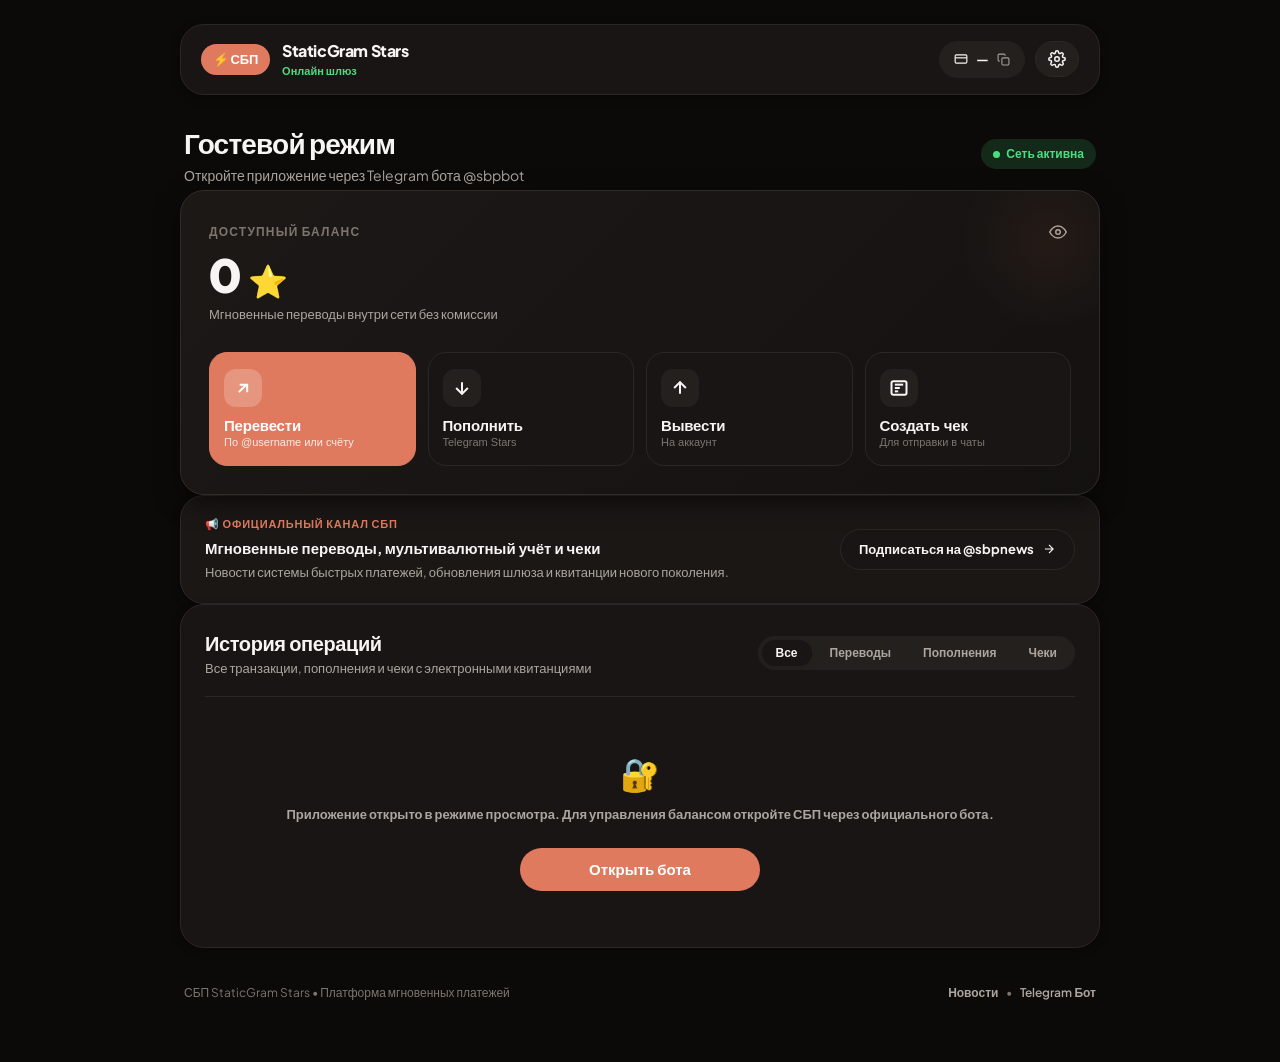
==== docs/index.html @ f6554b44 "Display inline code prominently in Mini App: My Cheques tab, transaction badges, one-tap copy, share" ====
<!DOCTYPE html>
<html lang="ru">
<head>
  <meta charset="UTF-8">
  <meta name="viewport" content="width=device-width, initial-scale=1.0, maximum-scale=1.0, user-scalable=no, viewport-fit=cover">
  <title>СБП • StaticGram Stars</title>
  <link rel="preconnect" href="https://fonts.googleapis.com">
  <link rel="preconnect" href="https://fonts.gstatic.com" crossorigin>
  <link href="https://fonts.googleapis.com/css2?family=Plus+Jakarta+Sans:wght@400;500;600;700;800&family=Outfit:wght@500;600;700;800&display=swap" rel="stylesheet">
  <link rel="stylesheet" href="style.css">
  <script src="https://telegram.org/js/telegram-web-app.js"></script>
</head>
<body>
  <!-- App Container -->
  <div class="app-container">
    
    <!-- Top Navbar -->
    <header class="navbar">
      <div class="nav-brand">
        <div class="brand-badge">⚡️ СБП</div>
        <div class="brand-text">
          <span class="brand-name" data-i18n="brandName">StaticGram Stars</span>
          <span class="brand-status" data-i18n="brandStatus">Онлайн шлюз</span>
        </div>
      </div>

      <div class="nav-actions">
        <!-- Account Pill -->
        <div class="account-pill" id="accountBadge" title="Нажмите, чтобы скопировать номер счёта">
          <svg width="14" height="14" viewBox="0 0 24 24" fill="none" stroke="currentColor" stroke-width="2"><rect x="2" y="5" width="20" height="14" rx="2"/><line x1="2" y1="10" x2="22" y2="10"/></svg>
          <span id="accountNumberDisplay">...</span>
          <svg class="copy-icon" width="13" height="13" viewBox="0 0 24 24" fill="none" stroke="currentColor" stroke-width="2"><rect x="9" y="9" width="13" height="13" rx="2" ry="2"/><path d="M5 15H4a2 2 0 0 1-2-2V4a2 2 0 0 1 2-2h9a2 2 0 0 1 2 2v1"/></svg>
        </div>

        <!-- Settings Gear Button -->
        <button class="nav-icon-btn" id="btnOpenSettings" title="Настройки">
          <svg width="18" height="18" viewBox="0 0 24 24" fill="none" stroke="currentColor" stroke-width="2"><circle cx="12" cy="12" r="3"/><path d="M19.4 15a1.65 1.65 0 0 0 .33 1.82l.06.06a2 2 0 0 1 0 2.83 2 2 0 0 1-2.83 0l-.06-.06a1.65 1.65 0 0 0-1.82-.33 1.65 1.65 0 0 0-1 1.51V21a2 2 0 0 1-2 2 2 2 0 0 1-2-2v-.09A1.65 1.65 0 0 0 9 19.4a1.65 1.65 0 0 0-1.82.33l-.06.06a2 2 0 0 1-2.83 0 2 2 0 0 1 0-2.83l.06-.06a1.65 1.65 0 0 0 .33-1.82 1.65 1.65 0 0 0-1.51-1H3a2 2 0 0 1-2-2 2 2 0 0 1 2-2h.09A1.65 1.65 0 0 0 4.6 9a1.65 1.65 0 0 0-.33-1.82l-.06-.06a2 2 0 0 1 0-2.83 2 2 0 0 1 2.83 0l.06.06a1.65 1.65 0 0 0 1.82.33H9a1.65 1.65 0 0 0 1-1.51V3a2 2 0 0 1 2-2 2 2 0 0 1 2 2v.09a1.65 1.65 0 0 0 1 1.51 1.65 1.65 0 0 0 1.82-.33l.06-.06a2 2 0 0 1 2.83 0 2 2 0 0 1 0 2.83l-.06.06a1.65 1.65 0 0 0-.33 1.82V9a1.65 1.65 0 0 0 1.51 1H21a2 2 0 0 1 2 2 2 2 0 0 1-2 2h-.09a1.65 1.65 0 0 0-1.51 1z"/></svg>
        </button>
      </div>
    </header>

    <!-- Main Content -->
    <main class="main-content">
      
      <!-- User Greeting & Profile Row -->
      <section class="user-strip">
        <div class="user-greeting-wrap">
          <h1 class="user-greeting" id="userGreeting">СБП Банк</h1>
          <p class="user-subtext" id="userSubtext">Загрузка данных кошелька...</p>
        </div>
        <div class="connection-status">
          <span class="status-dot"></span>
          <span data-i18n="networkActive">Сеть активна</span>
        </div>
      </section>

      <!-- Hero Balance Card -->
      <section class="card balance-card">
        <div class="balance-card-header">
          <div class="balance-title-row">
            <span class="balance-label" data-i18n="balanceLabel">ДОСТУПНЫЙ БАЛАНС</span>
            <button class="icon-toggle-btn" id="btnToggleBalance" title="Скрыть/показать баланс">
              <svg id="eyeIcon" width="18" height="18" viewBox="0 0 24 24" fill="none" stroke="currentColor" stroke-width="2"><path d="M1 12s4-8 11-8 11 8 11 8-4 8-11 8-11-8-11-8z"/><circle cx="12" cy="12" r="3"/></svg>
            </button>
          </div>
          <div class="balance-amount-wrap">
            <span class="balance-number" id="balanceValue">0</span>
            <span class="balance-unit">⭐️</span>
          </div>
          <div class="balance-sub" data-i18n="balanceSub">Мгновенные переводы внутри сети без комиссии</div>
        </div>

        <!-- Escrow Reservation Bar -->
        <div class="escrow-strip" id="escrowStrip">
          <div class="escrow-info">
            <span class="escrow-badge" data-i18n="inEscrow">В резерве</span>
            <span class="escrow-text" id="escrowText">Активные резервы: <b id="escrowTotal">0 ⭐️</b></span>
          </div>
          <button class="btn-escrow-action" id="btnFilterCheques" data-i18n="viewCheques">Смотреть чеки</button>
        </div>

        <!-- Action Buttons Grid -->
        <div class="actions-grid">
          <button class="action-btn primary" id="btnActionTransfer">
            <div class="action-icon">
              <svg width="20" height="20" viewBox="0 0 24 24" fill="none" stroke="currentColor" stroke-width="2.4"><path d="M7 17l9.2-9.2M17 17V8H8"/></svg>
            </div>
            <div class="action-labels">
              <span class="action-title" data-i18n="actionTransfer">Перевести</span>
              <span class="action-caption" data-i18n="actionTransferCaption">По @username или счёту</span>
            </div>
          </button>

          <button class="action-btn" id="btnActionDeposit">
            <div class="action-icon">
              <svg width="20" height="20" viewBox="0 0 24 24" fill="none" stroke="currentColor" stroke-width="2.4"><path d="M12 5v14M5 12l7 7 7-7"/></svg>
            </div>
            <div class="action-labels">
              <span class="action-title" data-i18n="actionDeposit">Пополнить</span>
              <span class="action-caption" data-i18n="actionDepositCaption">Telegram Stars</span>
            </div>
          </button>

          <button class="action-btn" id="btnActionWithdraw">
            <div class="action-icon">
              <svg width="20" height="20" viewBox="0 0 24 24" fill="none" stroke="currentColor" stroke-width="2.4"><path d="M12 19V5M5 12l7-7 7 7"/></svg>
            </div>
            <div class="action-labels">
              <span class="action-title" data-i18n="actionWithdraw">Вывести</span>
              <span class="action-caption" data-i18n="actionWithdrawCaption">На аккаунт</span>
            </div>
          </button>

          <button class="action-btn" id="btnActionCheque">
            <div class="action-icon">
              <svg width="20" height="20" viewBox="0 0 24 24" fill="none" stroke="currentColor" stroke-width="2.4"><rect x="3" y="4" width="18" height="16" rx="2"/><line x1="7" y1="8" x2="17" y2="8"/><line x1="7" y1="12" x2="13" y2="12"/><line x1="7" y1="16" x2="11" y2="16"/></svg>
            </div>
            <div class="action-labels">
              <span class="action-title" data-i18n="actionCheque">Создать чек</span>
              <span class="action-caption" data-i18n="actionChequeCaption">Для отправки в чаты</span>
            </div>
          </button>
        </div>
      </section>

      <!-- Announcement / Channel Card -->
      <section class="card news-card">
        <div class="news-content">
          <div class="news-tag" data-i18n="newsTag">📢 ОФИЦИАЛЬНЫЙ КАНАЛ СБП</div>
          <div class="news-title" data-i18n="newsTitle">Мгновенные переводы, мультивалютный учёт и чеки</div>
          <div class="news-desc" data-i18n="newsDesc">Новости системы быстрых платежей, обновления шлюза и квитанции нового поколения.</div>
        </div>
        <a href="https://staticgram.top/sbpnews" target="_blank" class="btn-news-link">
          <span data-i18n="newsBtn">Подписаться на @sbpnews</span>
          <svg width="14" height="14" viewBox="0 0 24 24" fill="none" stroke="currentColor" stroke-width="2"><path d="M5 12h14M12 5l7 7-7 7"/></svg>
        </a>
      </section>

      <!-- History Section -->
      <section class="card history-card">
        <div class="history-header">
          <div>
            <h2 class="history-title" data-i18n="historyTitle">История операций</h2>
            <p class="history-subtitle" data-i18n="historySub">Все транзакции, пополнения и чеки с электронными квитанциями</p>
          </div>
          <div class="filters-wrap">
            <button class="filter-tab active" data-filter="all" data-i18n="filterAll">Все</button>
            <button class="filter-tab" data-filter="transfer" data-i18n="filterTransfer">Переводы</button>
            <button class="filter-tab" data-filter="deposit" data-i18n="filterDeposit">Пополнения</button>
            <button class="filter-tab" data-filter="cheque" data-i18n="filterCheque">Чеки</button>
          </div>
        </div>

        <div class="transaction-list" id="transactionList">
          <div style="text-align: center; padding: 32px 16px; color: var(--text-tertiary); font-size: 13px;" data-i18n="loadingOps">
            Загрузка операций...
          </div>
        </div>
      </section>

    </main>

    <!-- Footer -->
    <footer class="footer">
      <div data-i18n="footerPlatform">СБП StaticGram Stars • Платформа мгновенных платежей</div>
      <div class="footer-links">
        <a href="https://staticgram.top/sbpnews" target="_blank" data-i18n="footerNews">Новости</a>
        <span>•</span>
        <a href="https://staticgram.top/sbpbot" target="_blank" data-i18n="footerBot">Telegram Бот</a>
      </div>
    </footer>
  </div>

  <!-- Modal: Settings -->
  <div class="modal-backdrop" id="modalSettings">
    <div class="modal-dialog">
      <div class="modal-header">
        <h3 data-i18n="settingsTitle">⚙️ Настройки</h3>
        <button class="btn-close" onclick="closeModal('modalSettings')">×</button>
      </div>
      <div class="modal-body" style="gap: 16px;">
        
        <!-- Theme Section -->
        <div class="settings-group">
          <div class="settings-group-title" data-i18n="settingsTheme">Тема оформления</div>
          <div class="theme-options-grid">
            <button type="button" class="theme-option-card" id="themeOptLight" onclick="selectTheme('light')">
              <span class="theme-option-icon">☀️</span>
              <span class="theme-option-name" data-i18n="themeLight">Светлая</span>
            </button>
            <button type="button" class="theme-option-card" id="themeOptDark" onclick="selectTheme('dark')">
              <span class="theme-option-icon">🌙</span>
              <span class="theme-option-name" data-i18n="themeDark">Тёмная</span>
            </button>
            <button type="button" class="theme-option-card" id="themeOptSystem" onclick="selectTheme('system')">
              <span class="theme-option-icon">📱</span>
              <span class="theme-option-name" data-i18n="themeSystem">Системная</span>
            </button>
          </div>
        </div>

        <!-- Language Section -->
        <div class="settings-group">
          <div class="settings-group-title" data-i18n="settingsLang">Язык интерфейса</div>
          <div class="lang-options-grid">
            <button type="button" class="lang-option-card" id="langOptRu" onclick="selectLanguage('ru')">
              <span class="lang-option-flag">🇷🇺</span>
              <div class="lang-option-text">
                <span class="lang-name">Русский</span>
                <span class="lang-code">RU</span>
              </div>
            </button>
            <button type="button" class="lang-option-card" id="langOptEn" onclick="selectLanguage('en')">
              <span class="lang-option-flag">🇬🇧</span>
              <div class="lang-option-text">
                <span class="lang-name">English</span>
                <span class="lang-code">EN</span>
              </div>
            </button>
          </div>
        </div>

        <!-- Account Info Section -->
        <div class="settings-group">
          <div class="settings-group-title" data-i18n="settingsAccount">Аккаунт СБП</div>
          <div class="settings-info-card">
            <div class="settings-info-row">
              <span class="info-label" data-i18n="settingsUser">Пользователь</span>
              <span class="info-val" id="settingsUsername">—</span>
            </div>
            <div class="settings-info-row">
              <span class="info-label" data-i18n="settingsAccountNum">Номер счёта</span>
              <span class="info-val" id="settingsAccountNum">—</span>
            </div>
            <div class="settings-info-row">
              <span class="info-label" data-i18n="settingsStatus">Статус шлюза</span>
              <span class="info-val green" data-i18n="networkActive">Сеть активна</span>
            </div>
          </div>
        </div>

        <!-- Links Section -->
        <div class="settings-group">
          <div class="settings-group-title" data-i18n="settingsLinks">Полезные ссылки</div>
          <div class="settings-links-grid">
            <a href="https://staticgram.top/sbpnews" target="_blank" class="settings-link-btn">
              <span>📢 @sbpnews</span>
              <svg width="14" height="14" viewBox="0 0 24 24" fill="none" stroke="currentColor" stroke-width="2"><path d="M5 12h14M12 5l7 7-7 7"/></svg>
            </a>
            <a href="https://staticgram.top/sbpbot" target="_blank" class="settings-link-btn">
              <span>🤖 @sbpbot</span>
              <svg width="14" height="14" viewBox="0 0 24 24" fill="none" stroke="currentColor" stroke-width="2"><path d="M5 12h14M12 5l7 7-7 7"/></svg>
            </a>
          </div>
        </div>

      </div>
    </div>
  </div>

  <!-- Modal: Transfer -->
  <div class="modal-backdrop" id="modalTransfer">
    <div class="modal-dialog">
      <div class="modal-header">
        <h3 data-i18n="modalTransferTitle">💸 Перевод по СБП</h3>
        <button class="btn-close" onclick="closeModal('modalTransfer')">×</button>
      </div>
      <div class="modal-body">
        <div class="form-group">
          <label class="form-label" data-i18n="modalTransferRecipient">Получатель (@username, ID или номер счёта СБП)</label>
          <input type="text" class="form-control" id="transferRecipient" placeholder="@username или СБП-XXXX-XXXX">
        </div>
        <div class="form-group">
          <label class="form-label" data-i18n="modalTransferAmount">Сумма перевода (⭐️)</label>
          <input type="number" class="form-control" id="transferAmount" placeholder="100" min="1">
          <div class="chips-row">
            <button type="button" class="chip-btn" onclick="setTransferAmount(50)">50 ⭐️</button>
            <button type="button" class="chip-btn" onclick="setTransferAmount(100)">100 ⭐️</button>
            <button type="button" class="chip-btn" onclick="setTransferAmount(500)">500 ⭐️</button>
            <button type="button" class="chip-btn" onclick="setTransferAmount(1500)">1,500 ⭐️</button>
          </div>
        </div>
        <div class="form-group">
          <label class="form-label" data-i18n="modalTransferComment">Назначение платежа / комментарий (необязательно)</label>
          <input type="text" class="form-control" id="transferComment" placeholder="Перевод по СБП">
        </div>
        <button type="button" class="btn-submit" id="btnSubmitTransfer" data-i18n="modalTransferSubmit">Отправить перевод</button>
      </div>
    </div>
  </div>

  <!-- Modal: Deposit (In-App Direct Stars Checkout) -->
  <div class="modal-backdrop" id="modalDeposit">
    <div class="modal-dialog">
      <div class="modal-header">
        <h3 data-i18n="modalDepositTitle">📥 Пополнение счёта Stars</h3>
        <button class="btn-close" onclick="closeModal('modalDeposit')">×</button>
      </div>
      <div class="modal-body">
        <p class="modal-desc" data-i18n="modalDepositDesc">
          Оплата производится мгновенно прямо в приложении через платёжный шлюз Telegram Stars (XTR):
        </p>

        <!-- Custom amount form inside Mini App -->
        <div class="form-group" style="margin-top: 10px;">
          <label class="form-label" data-i18n="modalDepositCustomLabel">Произвольная сумма звёзд (⭐️)</label>
          <div style="display: flex; gap: 8px;">
            <input type="number" class="form-control" id="depositCustomInput" placeholder="От 1 до 100 000" min="1" max="100000" value="100">
            <button type="button" class="btn-submit" id="btnPayCustomDeposit" style="width: auto; padding: 12px 22px; white-space: nowrap; margin-top: 0;" data-i18n="modalDepositBuy">
              Купить
            </button>
          </div>
        </div>

        <div style="font-size: 11px; font-weight: 700; color: var(--text-tertiary); text-transform: uppercase; margin-top: 14px; margin-bottom: 6px;" data-i18n="modalDepositPresets">
          Быстрый выбор пакета:
        </div>

        <div class="packages-grid">
          <button class="package-item" onclick="triggerDeposit(50)">
            <span class="pkg-stars">50 ⭐️</span>
            <span class="pkg-buy" data-i18n="modalDepositBuy">Купить</span>
          </button>
          <button class="package-item" onclick="triggerDeposit(100)">
            <span class="pkg-stars">100 ⭐️</span>
            <span class="pkg-buy" data-i18n="modalDepositBuy">Купить</span>
          </button>
          <button class="package-item" onclick="triggerDeposit(250)">
            <span class="pkg-stars">250 ⭐️</span>
            <span class="pkg-buy" data-i18n="modalDepositBuy">Купить</span>
          </button>
          <button class="package-item" onclick="triggerDeposit(500)">
            <span class="pkg-stars">500 ⭐️</span>
            <span class="pkg-buy" data-i18n="modalDepositBuy">Купить</span>
          </button>
          <button class="package-item highlight" onclick="triggerDeposit(1500)">
            <span class="pkg-stars">1,500 ⭐️</span>
            <span class="pkg-buy" data-i18n="modalDepositBuy">Купить</span>
          </button>
          <button class="package-item" onclick="triggerDeposit(5000)">
            <span class="pkg-stars">5,000 ⭐️</span>
            <span class="pkg-buy" data-i18n="modalDepositBuy">Купить</span>
          </button>
        </div>
      </div>
    </div>
  </div>

  <!-- Modal: Withdraw -->
  <div class="modal-backdrop" id="modalWithdraw">
    <div class="modal-dialog">
      <div class="modal-header">
        <h3 data-i18n="modalWithdrawTitle">📤 Вывод звёзд Stars</h3>
        <button class="btn-close" onclick="closeModal('modalWithdraw')">×</button>
      </div>
      <div class="modal-body">
        <p class="modal-desc" data-i18n="modalWithdrawDesc">
          Для прямого вывода звёзд используйте команду /withdraw в Telegram-боте либо отправьте перевод на нужный аккаунт СБП.
        </p>
        <div style="margin-top: 14px;">
          <a href="https://staticgram.top/sbpbot?start=withdraw" target="_blank" class="btn-submit" style="display: block; text-align: center; text-decoration: none;" data-i18n="modalWithdrawBtn">
            Перейти к выводу в боте
          </a>
        </div>
      </div>
    </div>
  </div>

  <!-- Modal: Cheque Creator & Claimer -->
  <div class="modal-backdrop" id="modalCheque">
    <div class="modal-dialog">
      <div class="modal-header">
        <h3 data-i18n="modalChequeTitle">🧾 Чеки СБП</h3>
        <button class="btn-close" onclick="closeModal('modalCheque')">×</button>
      </div>

      <!-- Cheque Modal Tabs -->
      <div class="modal-tabs" style="display: flex; gap: 6px; background: var(--surface-alt); padding: 4px; border-radius: var(--radius-pill); margin-bottom: 14px;">
        <button type="button" class="modal-tab-btn active" id="tabChequeCreate" style="flex: 1; padding: 8px 8px; border: none; border-radius: var(--radius-pill); font-weight: 700; font-size: 12px; cursor: pointer; background: var(--surface); color: var(--text-main); box-shadow: var(--shadow-sm);" data-i18n="modalChequeTabCreate">✨ Создать чек</button>
        <button type="button" class="modal-tab-btn" id="tabChequeList" style="flex: 1; padding: 8px 8px; border: none; border-radius: var(--radius-pill); font-weight: 700; font-size: 12px; cursor: pointer; background: transparent; color: var(--text-secondary);" data-i18n="modalChequeTabList">📋 Мои чеки</button>
        <button type="button" class="modal-tab-btn" id="tabChequeClaim" style="flex: 1; padding: 8px 8px; border: none; border-radius: var(--radius-pill); font-weight: 700; font-size: 12px; cursor: pointer; background: transparent; color: var(--text-secondary);" data-i18n="modalChequeTabClaim">⚡️ Активировать</button>
      </div>

      <!-- Tab 1: Create Cheque -->
      <div class="modal-body" id="chequeCreateSection">
        <div class="form-group">
          <label class="form-label" data-i18n="modalChequeAmount">Номинал чека (⭐️)</label>
          <input type="number" class="form-control" id="chequeAmount" placeholder="50" min="1">
        </div>
        <div class="form-group">
          <label class="form-label" data-i18n="modalChequeType">Тип чека</label>
          <select class="form-control" id="chequeTarget">
            <option value="any" data-i18n="modalChequeAny">🌐 Для всех (активирует первый нажавший в чате)</option>
            <option value="user" data-i18n="modalChequeUser">🔒 Именной чек (только для указанного @username)</option>
          </select>
        </div>
        <div class="form-group" id="chequeTargetUserGroup" style="display: none;">
          <label class="form-label" data-i18n="modalChequeRecipient">Имя пользователя получателя</label>
          <input type="text" class="form-control" id="chequeRecipient" placeholder="@username">
        </div>
        <div class="form-group">
          <label class="form-label" data-i18n="modalChequeComment">Комментарий к чеку</label>
          <input type="text" class="form-control" id="chequeComment" placeholder="СБП бонус">
        </div>
        <button type="button" class="btn-submit" id="btnSubmitCheque" data-i18n="modalChequeSubmit">Сгенерировать инлайн-чек</button>
      </div>

      <!-- Tab 2: My Active Cheques List -->
      <div class="modal-body" id="chequeListSection" style="display: none;">
        <div id="activeChequesContainer">
          <!-- Rendered via JS -->
        </div>
      </div>

      <!-- Tab 3: Claim Cheque by Code -->
      <div class="modal-body" id="chequeClaimSection" style="display: none;">
        <p class="modal-desc" data-i18n="modalChequeClaimDesc">
          Введите инлайн-код чека (например, <code>@sbpbot ch_123456789abc</code> или <code>ch_123456789abc</code>), чтобы моментально получить звёзды на баланс:
        </p>
        <div class="form-group">
          <label class="form-label" data-i18n="modalChequeClaimInputLabel">Инлайн-код или ID чека</label>
          <input type="text" class="form-control" id="chequeClaimInput" placeholder="@sbpbot ch_..." style="font-family: monospace; font-size: 13px;">
        </div>
        <button type="button" class="btn-submit" id="btnSubmitClaimCheque" data-i18n="modalChequeClaimBtn">⚡️ Забрать звёзды на баланс</button>
      </div>
    </div>
  </div>

  <!-- Modal: Cheque Created Result -->
  <div class="modal-backdrop" id="modalChequeResult">
    <div class="modal-dialog">
      <div class="modal-header">
        <h3 data-i18n="modalChequeResultTitle">🎉 Чек успешно создан!</h3>
        <button class="btn-close" onclick="closeModal('modalChequeResult')">×</button>
      </div>
      <div class="modal-body">
        <p class="modal-desc" data-i18n="modalChequeResultDesc">
          Звёзды зарезервированы. Отправьте инлайн-код в любой чат Telegram:
        </p>
        
        <!-- Inline Code Display Box -->
        <div class="form-group">
          <label class="form-label" data-i18n="modalChequeResultInlineCode">Инлайн-код для чата</label>
          <div style="position: relative;">
            <input type="text" class="form-control" id="createdChequeInlineCode" readonly onclick="this.select(); copyChequeInlineCode();" style="font-family: monospace; font-size: 14px; font-weight: 700; color: var(--gold); padding-right: 44px; background: var(--surface-alt); cursor: pointer;">
            <button type="button" id="btnQuickCopyCode" title="Скопировать" style="position: absolute; right: 8px; top: 50%; transform: translateY(-50%); background: transparent; border: none; cursor: pointer; font-size: 16px; padding: 4px;">
              📋
            </button>
          </div>
          <small style="color: var(--text-tertiary); font-size: 11px; margin-top: 4px; display: block;" data-i18n="modalChequeResultHint">
            💡 Нажмите «Отправить в чат» — откроется диалог выбора чата, и чек отправится интерактивной карточкой с кнопкой!
          </small>
        </div>

        <div style="display: flex; gap: 10px; margin-top: 6px;">
          <button type="button" class="btn-submit" id="btnCopyChequeCode" onclick="copyChequeInlineCode()" style="flex: 1; background: var(--surface-alt); color: var(--text-main); border: 1px solid var(--border-subtle);" data-i18n="modalChequeResultCopy">📋 Скопировать код</button>
          <button type="button" class="btn-submit" id="btnShareChequeInline" onclick="shareChequeAction()" style="flex: 1; background: #007aff;" data-i18n="modalChequeResultShare">⚡️ Отправить в чат</button>
        </div>
      </div>
    </div>
  </div>

  <!-- Modal: Receipt -->
  <div class="modal-backdrop" id="modalReceipt">
    <div class="modal-dialog receipt-dialog">
      <div class="modal-header">
        <h3 data-i18n="modalReceiptTitle">Электронный чек</h3>
        <button class="btn-close" onclick="closeModal('modalReceipt')">×</button>
      </div>
      <div class="receipt-box" id="receiptContent">
        <!-- Rendered via JS -->
      </div>
      <div class="receipt-actions">
        <button class="btn-submit" onclick="copyReceiptText()" data-i18n="modalReceiptCopy">Скопировать данные чека</button>
      </div>
    </div>
  </div>

  <!-- Toast Notification -->
  <div class="toast-snackbar" id="appToast">Уведомление</div>

  <script src="app.js"></script>
</body>
</html>
---- docs/style.css ----
/* ============================================================
   MATERIAL DESIGN 3 • SBP STATICGRAM STARS BANK WEB APPLICATION
   Clean, modern, professional banking UI without clutter
   ============================================================ */

:root {
  --font-family: 'Plus Jakarta Sans', -apple-system, BlinkMacSystemFont, 'Segoe UI', Roboto, sans-serif;
  --font-display: 'Outfit', var(--font-family);

  /* Earthy Clay Material Palette */
  --bg-page: #F6F2ED;
  --surface: #FFFFFF;
  --surface-alt: #EFE8E1;
  --surface-card: #FAF7F4;
  --surface-hover: #ECE4DC;
  --border-subtle: #E3D9CF;
  --border-focus: #C86D49;

  --accent-primary: #C86D49;
  --accent-primary-hover: #B85F3B;
  --accent-soft: rgba(200, 109, 73, 0.1);
  --accent-contrast: #FFFFFF;

  --text-main: #24201D;
  --text-secondary: #6B625B;
  --text-tertiary: #9B9189;

  --green-positive: #2E8B57;
  --green-soft: rgba(46, 139, 87, 0.12);
  --red-negative: #C0392B;
  --red-soft: rgba(192, 57, 43, 0.1);

  --shadow-sm: 0 2px 8px rgba(45, 30, 20, 0.04);
  --shadow-md: 0 8px 24px rgba(45, 30, 20, 0.06);
  --shadow-lg: 0 16px 40px rgba(45, 30, 20, 0.1);
  --radius-sm: 12px;
  --radius-md: 18px;
  --radius-lg: 24px;
  --radius-pill: 9999px;

  --card-balance-bg: linear-gradient(135deg, #FFFFFF 0%, #FAF5F0 100%);
  --card-balance-border: #E6DCD1;
  --news-card-bg: #FAF6F2;
  --news-card-border: #EBE1D7;
}

/* ============================================================
   DARK THEME (Material Dark / Deep OLED Black Palette)
   ============================================================ */
:root[data-theme="dark"] {
  --bg-page: #0C0A09;
  --surface: #181514;
  --surface-alt: #24201E;
  --surface-card: #1F1C1A;
  --surface-hover: #2B2623;
  --border-subtle: #2D2724;
  --border-focus: #E07A5F;

  --accent-primary: #E07A5F;
  --accent-primary-hover: #EB866B;
  --accent-soft: rgba(224, 122, 95, 0.16);
  --accent-contrast: #FFFFFF;

  --text-main: #F7F5F3;
  --text-secondary: #ADA59E;
  --text-tertiary: #7D756E;

  --green-positive: #4ADE80;
  --green-soft: rgba(74, 222, 128, 0.14);
  --red-negative: #F87171;
  --red-soft: rgba(248, 113, 113, 0.14);

  --shadow-sm: 0 2px 8px rgba(0, 0, 0, 0.4);
  --shadow-md: 0 8px 24px rgba(0, 0, 0, 0.5);
  --shadow-lg: 0 16px 40px rgba(0, 0, 0, 0.6);

  --card-balance-bg: linear-gradient(135deg, #1C1816 0%, #141211 100%);
  --card-balance-border: #332B26;
  --news-card-bg: #1A1715;
  --news-card-border: #2E2926;
}

/* Global Reset */
* {
  box-sizing: border-box;
  margin: 0;
  padding: 0;
  -webkit-tap-highlight-color: transparent;
}

body {
  font-family: var(--font-family);
  background-color: var(--bg-page);
  color: var(--text-main);
  min-height: 100vh;
  line-height: 1.5;
  -webkit-font-smoothing: antialiased;
}

/* Outer Container */
.app-container {
  max-width: 960px;
  margin: 0 auto;
  padding: 24px 20px 48px 20px;
  display: flex;
  flex-direction: column;
  gap: 24px;
}

/* --- Top Navigation Bar --- */
.navbar {
  display: flex;
  align-items: center;
  justify-content: space-between;
  background: var(--surface);
  padding: 14px 20px;
  border-radius: var(--radius-lg);
  border: 1px solid var(--border-subtle);
  box-shadow: var(--shadow-sm);
  gap: 16px;
}

.nav-brand {
  display: flex;
  align-items: center;
  gap: 12px;
}

.brand-badge {
  background: var(--accent-primary);
  color: var(--accent-contrast);
  font-weight: 800;
  font-size: 13px;
  padding: 6px 12px;
  border-radius: var(--radius-pill);
  letter-spacing: -0.2px;
}

.brand-text {
  display: flex;
  flex-direction: column;
}

.brand-name {
  font-weight: 800;
  font-size: 16px;
  letter-spacing: -0.4px;
  color: var(--text-main);
}

.brand-status {
  font-size: 11px;
  font-weight: 600;
  color: var(--green-positive);
}

.nav-actions {
  display: flex;
  align-items: center;
  gap: 10px;
}

.account-pill {
  display: inline-flex;
  align-items: center;
  gap: 8px;
  background: var(--surface-alt);
  padding: 8px 14px;
  border-radius: var(--radius-pill);
  font-size: 13px;
  font-weight: 700;
  color: var(--text-main);
  cursor: pointer;
  border: 1px solid transparent;
  transition: all 0.2s ease;
}

.account-pill:hover {
  background: var(--surface-hover);
  border-color: var(--border-subtle);
}

.account-pill:active {
  transform: scale(0.98);
}

.nav-icon-btn, .nav-lang-btn {
  display: inline-flex;
  align-items: center;
  justify-content: center;
  gap: 5px;
  background: var(--surface-alt);
  color: var(--text-main);
  border: 1px solid var(--border-subtle);
  border-radius: var(--radius-pill);
  padding: 8px 12px;
  font-size: 13px;
  font-weight: 700;
  cursor: pointer;
  transition: all 0.2s ease;
  font-family: inherit;
  user-select: none;
}

.nav-icon-btn:hover, .nav-lang-btn:hover {
  background: var(--surface-hover);
  border-color: var(--border-focus);
}

.nav-icon-btn:active, .nav-lang-btn:active {
  transform: scale(0.96);
}

.copy-icon {
  opacity: 0.6;
}

.btn-bot-link {
  display: inline-flex;
  align-items: center;
  gap: 6px;
  background: var(--text-main);
  color: #FFFFFF;
  text-decoration: none;
  font-size: 13px;
  font-weight: 600;
  padding: 8px 16px;
  border-radius: var(--radius-pill);
  transition: background 0.2s ease, transform 0.2s ease;
}

.btn-bot-link:hover {
  background: #000000;
  transform: translateY(-1px);
}

/* --- User Strip --- */
.user-strip {
  display: flex;
  align-items: center;
  justify-content: space-between;
  padding: 4px 4px;
}

.user-greeting {
  font-family: var(--font-display);
  font-size: 28px;
  font-weight: 800;
  letter-spacing: -0.8px;
  color: var(--text-main);
}

.user-subtext {
  font-size: 14px;
  color: var(--text-secondary);
}

.connection-status {
  display: inline-flex;
  align-items: center;
  gap: 6px;
  background: var(--green-soft);
  color: var(--green-positive);
  padding: 6px 12px;
  border-radius: var(--radius-pill);
  font-size: 12px;
  font-weight: 700;
}

.status-dot {
  width: 7px;
  height: 7px;
  background: var(--green-positive);
  border-radius: 50%;
  animation: pulse-dot 2s infinite ease-in-out;
}

@keyframes pulse-dot {
  0%, 100% { opacity: 1; transform: scale(1); }
  50% { opacity: 0.5; transform: scale(0.85); }
}

/* --- Common Card Styles --- */
.card {
  background: var(--surface);
  border-radius: var(--radius-lg);
  border: 1px solid var(--border-subtle);
  box-shadow: var(--shadow-sm);
  padding: 28px;
  display: flex;
  flex-direction: column;
  gap: 20px;
}

/* --- Balance Card --- */
.balance-card {
  background: var(--card-balance-bg);
  border-color: var(--card-balance-border);
  box-shadow: var(--shadow-md);
  position: relative;
  overflow: hidden;
}

.balance-card::before {
  content: '';
  position: absolute;
  top: -40px;
  right: -40px;
  width: 180px;
  height: 180px;
  background: radial-gradient(circle, rgba(200, 109, 73, 0.08) 0%, transparent 70%);
  border-radius: 50%;
  pointer-events: none;
}

.balance-title-row {
  display: flex;
  align-items: center;
  justify-content: space-between;
}

.balance-label {
  font-size: 12px;
  font-weight: 800;
  letter-spacing: 1.2px;
  color: var(--text-tertiary);
  text-transform: uppercase;
}

.icon-toggle-btn {
  background: transparent;
  border: none;
  color: var(--text-secondary);
  cursor: pointer;
  padding: 4px;
  border-radius: 8px;
  display: flex;
  align-items: center;
  justify-content: center;
  transition: all 0.2s ease;
}

.icon-toggle-btn:hover {
  background: var(--surface-alt);
  color: var(--text-main);
}

.balance-amount-wrap {
  display: flex;
  align-items: baseline;
  gap: 8px;
  margin: 6px 0;
}

.balance-number {
  font-family: var(--font-display);
  font-size: 48px;
  font-weight: 800;
  letter-spacing: -1.5px;
  color: var(--text-main);
  line-height: 1;
}

.balance-unit {
  font-size: 32px;
  line-height: 1;
}

.balance-sub {
  font-size: 13px;
  color: var(--text-secondary);
  font-weight: 500;
}

/* Escrow Strip */
.escrow-strip {
  display: flex;
  align-items: center;
  justify-content: space-between;
  background: var(--surface-alt);
  padding: 12px 18px;
  border-radius: var(--radius-md);
  gap: 12px;
}

.escrow-info {
  display: flex;
  align-items: center;
  gap: 10px;
}

.escrow-badge {
  background: rgba(200, 109, 73, 0.15);
  color: var(--accent-primary);
  font-size: 11px;
  font-weight: 700;
  padding: 3px 8px;
  border-radius: var(--radius-pill);
}

.escrow-text {
  font-size: 13px;
  color: var(--text-main);
}

.btn-escrow-action {
  background: transparent;
  border: 1px solid var(--border-subtle);
  color: var(--text-main);
  font-size: 12px;
  font-weight: 600;
  padding: 6px 12px;
  border-radius: var(--radius-pill);
  cursor: pointer;
  transition: all 0.2s ease;
}

.btn-escrow-action:hover {
  background: var(--surface);
}

/* --- Actions Grid --- */
.actions-grid {
  display: grid;
  grid-template-columns: repeat(4, 1fr);
  gap: 12px;
  margin-top: 8px;
}

.action-btn {
  background: var(--surface);
  border: 1px solid var(--border-subtle);
  border-radius: var(--radius-md);
  padding: 16px 14px;
  display: flex;
  flex-direction: column;
  align-items: flex-start;
  gap: 10px;
  cursor: pointer;
  transition: all 0.2s cubic-bezier(0.2, 0, 0, 1);
  text-align: left;
}

.action-btn:hover {
  transform: translateY(-2px);
  box-shadow: var(--shadow-sm);
  border-color: var(--border-focus);
}

.action-btn:active {
  transform: translateY(0);
}

.action-btn.primary {
  background: var(--accent-primary);
  border-color: var(--accent-primary);
  color: #FFFFFF;
}

.action-btn.primary .action-title,
.action-btn.primary .action-caption {
  color: #FFFFFF;
}

.action-btn.primary .action-caption {
  opacity: 0.85;
}

.action-icon {
  width: 38px;
  height: 38px;
  border-radius: var(--radius-sm);
  background: var(--surface-alt);
  color: var(--text-main);
  display: flex;
  align-items: center;
  justify-content: center;
  transition: all 0.2s ease;
}

.action-btn.primary .action-icon {
  background: rgba(255, 255, 255, 0.2);
  color: #FFFFFF;
}

.action-labels {
  display: flex;
  flex-direction: column;
  gap: 2px;
}

.action-title {
  font-weight: 700;
  font-size: 15px;
  letter-spacing: -0.2px;
  color: var(--text-main);
}

.action-caption {
  font-size: 11px;
  color: var(--text-tertiary);
  line-height: 1.2;
}

/* --- News / Announcement Card --- */
.news-card {
  flex-direction: row;
  align-items: center;
  justify-content: space-between;
  background: var(--news-card-bg);
  border: 1px solid var(--news-card-border);
  padding: 20px 24px;
  gap: 16px;
}

.news-content {
  display: flex;
  flex-direction: column;
  gap: 4px;
}

.news-tag {
  font-size: 11px;
  font-weight: 800;
  letter-spacing: 0.8px;
  color: var(--accent-primary);
}

.news-title {
  font-weight: 700;
  font-size: 15px;
  color: var(--text-main);
}

.news-desc {
  font-size: 13px;
  color: var(--text-secondary);
}

.btn-news-link {
  display: inline-flex;
  align-items: center;
  gap: 8px;
  background: var(--surface);
  border: 1px solid var(--border-subtle);
  color: var(--text-main);
  text-decoration: none;
  font-size: 13px;
  font-weight: 700;
  padding: 10px 18px;
  border-radius: var(--radius-pill);
  white-space: nowrap;
  transition: all 0.2s ease;
}

.btn-news-link:hover {
  background: var(--text-main);
  color: #FFFFFF;
  border-color: var(--text-main);
}

/* --- History Section --- */
.history-card {
  padding: 24px;
}

.history-header {
  display: flex;
  align-items: center;
  justify-content: space-between;
  flex-wrap: wrap;
  gap: 16px;
  border-bottom: 1px solid var(--border-subtle);
  padding-bottom: 18px;
}

.history-title {
  font-family: var(--font-display);
  font-size: 20px;
  font-weight: 800;
  letter-spacing: -0.4px;
  color: var(--text-main);
}

.history-subtitle {
  font-size: 13px;
  color: var(--text-secondary);
}

.filters-wrap {
  display: flex;
  align-items: center;
  background: var(--surface-alt);
  padding: 4px;
  border-radius: var(--radius-pill);
  gap: 4px;
}

.filter-tab {
  border: none;
  background: transparent;
  color: var(--text-secondary);
  font-weight: 600;
  font-size: 12px;
  padding: 6px 14px;
  border-radius: var(--radius-pill);
  cursor: pointer;
  transition: all 0.2s ease;
}

.filter-tab.active {
  background: var(--surface);
  color: var(--text-main);
  box-shadow: 0 1px 4px rgba(0, 0, 0, 0.08);
}

/* Transaction List */
.transaction-list {
  display: flex;
  flex-direction: column;
  gap: 8px;
}

.tx-row {
  display: flex;
  align-items: center;
  justify-content: space-between;
  padding: 14px 16px;
  border-radius: var(--radius-md);
  border: 1px solid transparent;
  background: var(--surface-card);
  cursor: pointer;
  transition: all 0.2s ease;
}

.tx-row:hover {
  background: var(--surface-hover);
  border-color: var(--border-subtle);
  transform: translateX(2px);
}

.tx-left {
  display: flex;
  align-items: center;
  gap: 14px;
}

.tx-icon-circle {
  width: 40px;
  height: 40px;
  border-radius: 50%;
  display: flex;
  align-items: center;
  justify-content: center;
  font-weight: 800;
  font-size: 16px;
}

.tx-out {
  background: var(--red-soft);
  color: var(--red-negative);
}

.tx-in {
  background: var(--green-soft);
  color: var(--green-positive);
}

.tx-cheque {
  background: rgba(200, 109, 73, 0.12);
  color: var(--accent-primary);
}

.tx-meta {
  display: flex;
  flex-direction: column;
}

.tx-name {
  font-weight: 700;
  font-size: 14px;
  color: var(--text-main);
}

.tx-sub {
  font-size: 12px;
  color: var(--text-tertiary);
}

.tx-right {
  display: flex;
  flex-direction: column;
  align-items: flex-end;
}

.tx-amount {
  font-family: var(--font-display);
  font-weight: 800;
  font-size: 15px;
}

.tx-amount.positive {
  color: var(--green-positive);
}

.tx-amount.negative {
  color: var(--text-main);
}

.tx-amount.neutral {
  color: var(--text-secondary);
}

.tx-status-badge {
  font-size: 11px;
  font-weight: 600;
  color: var(--text-tertiary);
}

/* --- Inline Code Badge on Transactions & Cheque Cards --- */
.tx-inline-badge {
  display: inline-flex;
  align-items: center;
  gap: 6px;
  background: var(--surface-alt);
  border: 1px solid var(--border-subtle);
  border-radius: var(--radius-pill);
  padding: 3px 8px;
  margin-top: 5px;
  width: fit-content;
  max-width: 100%;
}

.tx-inline-code {
  font-family: monospace;
  font-size: 11px;
  font-weight: 700;
  color: var(--gold);
  letter-spacing: 0.3px;
  user-select: all;
  white-space: nowrap;
  overflow: hidden;
  text-overflow: ellipsis;
}

.tx-inline-btn {
  background: transparent;
  border: none;
  cursor: pointer;
  padding: 2px 4px;
  font-size: 12px;
  border-radius: 4px;
  transition: transform 0.1s ease, background 0.15s ease;
  display: inline-flex;
  align-items: center;
  justify-content: center;
}

.tx-inline-btn:hover {
  background: rgba(255, 255, 255, 0.1);
  transform: scale(1.1);
}

.tx-inline-btn.primary {
  color: #007aff;
}

/* --- Active Cheque Cards in My Cheques Tab --- */
.active-cheques-list {
  display: flex;
  flex-direction: column;
  gap: 12px;
  max-height: 400px;
  overflow-y: auto;
  padding-right: 2px;
}

.active-cheque-card {
  background: var(--surface-alt);
  border: 1px solid var(--border-subtle);
  border-radius: var(--radius-md);
  padding: 14px;
  display: flex;
  flex-direction: column;
  gap: 10px;
  transition: border-color 0.2s ease;
}

.active-cheque-card:hover {
  border-color: var(--gold);
}

.active-cheque-header {
  display: flex;
  align-items: center;
  justify-content: space-between;
}

.active-cheque-amount {
  font-family: var(--font-display);
  font-weight: 800;
  font-size: 17px;
  color: var(--gold);
}

.active-cheque-badge {
  font-size: 11px;
  font-weight: 600;
  padding: 3px 8px;
  border-radius: var(--radius-pill);
  background: rgba(200, 109, 73, 0.15);
  color: var(--accent-primary);
}

.active-cheque-code-wrap {
  position: relative;
  display: flex;
  align-items: center;
  background: var(--surface);
  border: 1px solid var(--border-subtle);
  border-radius: 8px;
  padding: 8px 10px;
}

.active-cheque-code {
  font-family: monospace;
  font-size: 13px;
  font-weight: 700;
  color: var(--text-main);
  flex: 1;
  word-break: break-all;
  user-select: all;
}

.active-cheque-actions {
  display: flex;
  gap: 8px;
}

.active-cheque-btn {
  flex: 1;
  padding: 8px 10px;
  font-size: 12px;
  font-weight: 700;
  border-radius: 8px;
  border: 1px solid var(--border-subtle);
  background: var(--surface);
  color: var(--text-main);
  cursor: pointer;
  display: inline-flex;
  align-items: center;
  justify-content: center;
  gap: 4px;
  transition: all 0.15s ease;
}

.active-cheque-btn:hover {
  filter: brightness(1.1);
}

.active-cheque-btn.share {
  background: #007aff;
  color: #fff;
  border-color: #007aff;
}

.active-cheque-btn.cancel {
  background: var(--red-soft);
  color: var(--red-negative);
  border-color: transparent;
  flex: 0 0 auto;
}

/* --- Footer --- */
.footer {
  display: flex;
  align-items: center;
  justify-content: space-between;
  padding: 12px 4px;
  font-size: 12px;
  color: var(--text-tertiary);
  flex-wrap: wrap;
  gap: 10px;
}

.footer-links {
  display: flex;
  align-items: center;
  gap: 8px;
}

.footer-links a {
  color: var(--text-secondary);
  text-decoration: none;
  font-weight: 600;
}

.footer-links a:hover {
  color: var(--accent-primary);
}

/* --- Modals / Dialogs --- */
.modal-backdrop {
  position: fixed;
  top: 0;
  left: 0;
  width: 100%;
  height: 100%;
  background: rgba(20, 16, 14, 0.5);
  backdrop-filter: blur(4px);
  z-index: 1000;
  display: flex;
  align-items: center;
  justify-content: center;
  padding: 20px;
  opacity: 0;
  pointer-events: none;
  transition: opacity 0.25s ease;
}

.modal-backdrop.active {
  opacity: 1;
  pointer-events: auto;
}

.modal-dialog {
  background: var(--surface);
  border-radius: var(--radius-lg);
  box-shadow: var(--shadow-lg);
  width: 100%;
  max-width: 480px;
  padding: 24px;
  transform: translateY(20px) scale(0.97);
  transition: transform 0.25s cubic-bezier(0.2, 0, 0, 1);
  display: flex;
  flex-direction: column;
  gap: 18px;
}

.modal-backdrop.active .modal-dialog {
  transform: translateY(0) scale(1);
}

.modal-header {
  display: flex;
  align-items: center;
  justify-content: space-between;
}

.modal-header h3 {
  font-family: var(--font-display);
  font-size: 20px;
  font-weight: 800;
  letter-spacing: -0.3px;
  color: var(--text-main);
}

.btn-close {
  background: var(--surface-alt);
  border: none;
  width: 32px;
  height: 32px;
  border-radius: 50%;
  display: flex;
  align-items: center;
  justify-content: center;
  font-size: 18px;
  color: var(--text-secondary);
  cursor: pointer;
  transition: all 0.2s ease;
}

.btn-close:hover {
  background: var(--surface-hover);
  color: var(--text-main);
}

.modal-body {
  display: flex;
  flex-direction: column;
  gap: 16px;
}

.modal-desc {
  font-size: 13px;
  color: var(--text-secondary);
  line-height: 1.4;
}

.form-group {
  display: flex;
  flex-direction: column;
  gap: 6px;
}

.form-label {
  font-size: 12px;
  font-weight: 700;
  color: var(--text-secondary);
}

.form-control {
  width: 100%;
  padding: 12px 16px;
  border: 1px solid var(--border-subtle);
  border-radius: var(--radius-sm);
  background: var(--surface-card);
  font-family: var(--font-family);
  font-size: 14px;
  color: var(--text-main);
  outline: none;
  transition: all 0.2s ease;
}

.form-control:focus {
  border-color: var(--border-focus);
  background: var(--surface);
  box-shadow: 0 0 0 3px var(--accent-soft);
}

.chips-row {
  display: flex;
  gap: 8px;
  margin-top: 4px;
  flex-wrap: wrap;
}

.chip-btn {
  background: var(--surface-alt);
  border: none;
  padding: 6px 12px;
  border-radius: var(--radius-pill);
  font-size: 12px;
  font-weight: 700;
  color: var(--text-main);
  cursor: pointer;
  transition: all 0.15s ease;
}

.chip-btn:hover {
  background: var(--surface-hover);
}

.btn-submit {
  width: 100%;
  padding: 14px;
  background: var(--accent-primary);
  color: #FFFFFF;
  border: none;
  border-radius: var(--radius-pill);
  font-size: 15px;
  font-weight: 700;
  cursor: pointer;
  transition: all 0.2s ease;
  margin-top: 4px;
}

.btn-submit:hover {
  background: var(--accent-primary-hover);
}

.btn-submit:active {
  transform: scale(0.99);
}

/* Deposit Packages */
.packages-grid {
  display: grid;
  grid-template-columns: repeat(2, 1fr);
  gap: 10px;
}

.package-item {
  display: flex;
  align-items: center;
  justify-content: space-between;
  padding: 14px 16px;
  border-radius: var(--radius-md);
  border: 1px solid var(--border-subtle);
  background: var(--surface-card);
  cursor: pointer;
  transition: all 0.2s ease;
}

.package-item:hover {
  border-color: var(--accent-primary);
  background: var(--surface);
}

.package-item.highlight {
  grid-column: span 2;
  background: var(--accent-soft);
  border-color: var(--accent-primary);
}

.pkg-stars {
  font-weight: 800;
  font-size: 16px;
  color: var(--text-main);
}

.pkg-buy {
  font-size: 12px;
  font-weight: 700;
  color: var(--accent-primary);
  background: var(--accent-soft);
  padding: 4px 10px;
  border-radius: var(--radius-pill);
}

/* Receipt Modal */
.receipt-box {
  background: var(--surface-card);
  border: 1px dashed var(--border-subtle);
  border-radius: var(--radius-md);
  padding: 18px;
  display: flex;
  flex-direction: column;
  gap: 10px;
}

.receipt-field {
  display: flex;
  align-items: center;
  justify-content: space-between;
  font-size: 13px;
}

.receipt-field .label {
  color: var(--text-secondary);
}

.receipt-field .value {
  font-weight: 700;
  color: var(--text-main);
}

/* Toast */
.toast-snackbar {
  position: fixed;
  bottom: 24px;
  left: 50%;
  transform: translateX(-50%) translateY(80px);
  background: #1C1917;
  color: #FFFFFF;
  padding: 12px 24px;
  border-radius: var(--radius-pill);
  font-size: 13px;
  font-weight: 600;
  box-shadow: 0 10px 30px rgba(0, 0, 0, 0.25);
  z-index: 2000;
  opacity: 0;
  transition: all 0.3s cubic-bezier(0.2, 0, 0, 1);
  pointer-events: none;
}

.toast-snackbar.show {
  transform: translateX(-50%) translateY(0);
  opacity: 1;
}

/* --- Responsive Adjustments --- */
@media (max-width: 768px) {
  .app-container {
    padding: 14px 14px 32px 14px;
    gap: 16px;
  }

  .navbar {
    padding: 10px 12px;
  }

  .nav-actions {
    gap: 5px;
  }

  .account-pill {
    padding: 6px 10px;
    font-size: 11px;
  }

  .nav-icon-btn, .nav-lang-btn {
    padding: 6px 8px;
    font-size: 11px;
  }

  .brand-name {
    font-size: 14px;
  }

  .btn-bot-link span {
    display: none;
  }

  .user-greeting {
    font-size: 24px;
  }

  .balance-number {
    font-size: 38px;
  }

  .actions-grid {
    grid-template-columns: repeat(2, 1fr);
  }

  .news-card {
    flex-direction: column;
    align-items: flex-start;
  }

  .btn-news-link {
    width: 100%;
    justify-content: center;
  }

  .history-header {
    flex-direction: column;
    align-items: flex-start;
  }

  .filters-wrap {
    width: 100%;
    justify-content: space-between;
  }

  .filter-tab {
    flex: 1;
    text-align: center;
    padding: 6px 8px;
  }
}

/* ============================================================
   SETTINGS MODAL STYLES
   ============================================================ */
.settings-group {
  display: flex;
  flex-direction: column;
  gap: 8px;
  margin-bottom: 6px;
}

.settings-group-title {
  font-size: 11px;
  font-weight: 800;
  letter-spacing: 0.8px;
  text-transform: uppercase;
  color: var(--text-tertiary);
}

.theme-options-grid {
  display: grid;
  grid-template-columns: repeat(3, 1fr);
  gap: 8px;
}

.theme-option-card {
  display: flex;
  flex-direction: column;
  align-items: center;
  justify-content: center;
  gap: 6px;
  padding: 14px 8px;
  background: var(--surface-card);
  border: 1px solid var(--border-subtle);
  border-radius: var(--radius-md);
  cursor: pointer;
  transition: all 0.2s ease;
  color: var(--text-main);
  font-family: inherit;
  user-select: none;
}

.theme-option-card:hover {
  background: var(--surface-hover);
  border-color: var(--border-focus);
}

.theme-option-card.active {
  background: var(--accent-soft);
  border-color: var(--accent-primary);
  font-weight: 700;
  color: var(--accent-primary);
}

.theme-option-icon {
  font-size: 22px;
}

.theme-option-name {
  font-size: 12px;
  font-weight: 700;
}

.lang-options-grid {
  display: grid;
  grid-template-columns: repeat(2, 1fr);
  gap: 8px;
}

.lang-option-card {
  display: flex;
  align-items: center;
  gap: 12px;
  padding: 12px 14px;
  background: var(--surface-card);
  border: 1px solid var(--border-subtle);
  border-radius: var(--radius-md);
  cursor: pointer;
  transition: all 0.2s ease;
  color: var(--text-main);
  font-family: inherit;
  text-align: left;
  user-select: none;
}

.lang-option-card:hover {
  background: var(--surface-hover);
  border-color: var(--border-focus);
}

.lang-option-card.active {
  background: var(--accent-soft);
  border-color: var(--accent-primary);
  font-weight: 700;
}

.lang-option-flag {
  font-size: 24px;
}

.lang-option-text {
  display: flex;
  flex-direction: column;
}

.lang-name {
  font-size: 13px;
  font-weight: 700;
}

.lang-code {
  font-size: 11px;
  color: var(--text-tertiary);
}

.settings-info-card {
  background: var(--surface-card);
  border: 1px solid var(--border-subtle);
  border-radius: var(--radius-md);
  padding: 14px 16px;
  display: flex;
  flex-direction: column;
  gap: 10px;
}

.settings-info-row {
  display: flex;
  align-items: center;
  justify-content: space-between;
  font-size: 13px;
}

.settings-info-row .info-label {
  color: var(--text-secondary);
}

.settings-info-row .info-val {
  font-weight: 700;
  color: var(--text-main);
}

.settings-info-row .info-val.green {
  color: var(--green-positive);
}

.settings-links-grid {
  display: grid;
  grid-template-columns: repeat(2, 1fr);
  gap: 8px;
}

.settings-link-btn {
  display: flex;
  align-items: center;
  justify-content: space-between;
  padding: 12px 14px;
  background: var(--surface-card);
  border: 1px solid var(--border-subtle);
  border-radius: var(--radius-md);
  text-decoration: none;
  color: var(--text-main);
  font-size: 12px;
  font-weight: 700;
  transition: all 0.2s ease;
}

.settings-link-btn:hover {
  background: var(--surface-hover);
  border-color: var(--accent-primary);
}
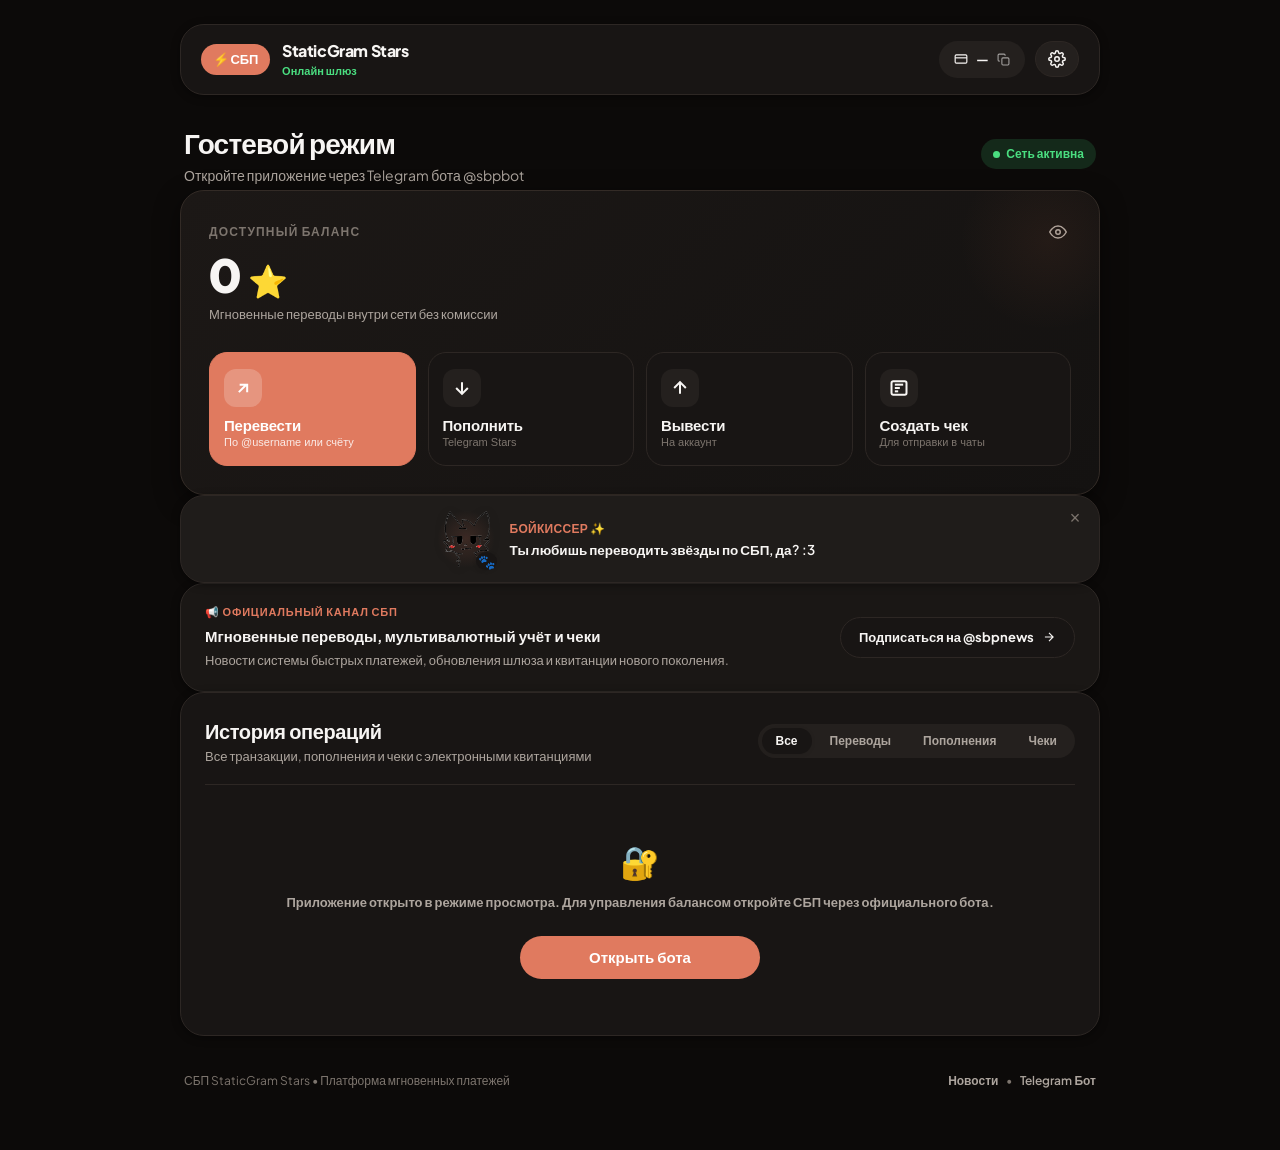
==== commit a375a0d8: "Add interactive Boykisser mascot with settings toggle and Halloween theme to Mini App" ====
--- a/docs/index.html
+++ b/docs/index.html
@@ -123,6 +123,21 @@
         </div>
       </section>
 
+      <!-- Boykisser Mascot Widget -->
+      <section class="card boykisser-card" id="boykisserWidget" onclick="onBoykisserTap()">
+        <div class="boykisser-content">
+          <div class="boykisser-avatar-wrap">
+            <img src="boykisser.png" alt="Boykisser" class="boykisser-img" id="boykisserImg" />
+            <span class="boykisser-badge">🐾</span>
+          </div>
+          <div class="boykisser-dialogue">
+            <div class="boykisser-name" data-i18n="boykisserName">Бойкиссер ✨</div>
+            <div class="boykisser-speech" id="boykisserBubbleText" data-i18n="boykisserDefaultSpeech">Ты любишь переводить звёзды по СБП, да? :3</div>
+          </div>
+        </div>
+        <button class="boykisser-close-btn" title="Скрыть" onclick="event.stopPropagation(); hideBoykisserQuick();">×</button>
+      </section>
+
       <!-- Announcement / Channel Card -->
       <section class="card news-card">
         <div class="news-content">
@@ -183,7 +198,7 @@
         <!-- Theme Section -->
         <div class="settings-group">
           <div class="settings-group-title" data-i18n="settingsTheme">Тема оформления</div>
-          <div class="theme-options-grid">
+          <div class="theme-options-grid" style="grid-template-columns: repeat(4, 1fr);">
             <button type="button" class="theme-option-card" id="themeOptLight" onclick="selectTheme('light')">
               <span class="theme-option-icon">☀️</span>
               <span class="theme-option-name" data-i18n="themeLight">Светлая</span>
@@ -192,10 +207,34 @@
               <span class="theme-option-icon">🌙</span>
               <span class="theme-option-name" data-i18n="themeDark">Тёмная</span>
             </button>
+            <button type="button" class="theme-option-card" id="themeOptHalloween" onclick="selectTheme('halloween')">
+              <span class="theme-option-icon">🎃</span>
+              <span class="theme-option-name" data-i18n="themeHalloween">Хэллоуин</span>
+            </button>
             <button type="button" class="theme-option-card" id="themeOptSystem" onclick="selectTheme('system')">
               <span class="theme-option-icon">📱</span>
               <span class="theme-option-name" data-i18n="themeSystem">Системная</span>
             </button>
+          </div>
+        </div>
+
+        <!-- Boykisser Mascot Setting -->
+        <div class="settings-group">
+          <div class="settings-group-title" data-i18n="settingsMascotTitle">Маскот (Boykisser)</div>
+          <div class="settings-info-card" style="padding: 12px 14px;">
+            <div class="settings-info-row" style="cursor: pointer;" onclick="toggleBoykisserSetting()">
+              <div style="display: flex; align-items: center; gap: 10px;">
+                <span style="font-size: 20px;">🐱</span>
+                <div>
+                  <div style="font-weight: 700; color: var(--text-main); font-size: 13px;" data-i18n="mascotToggleName">Показывать Бойкиссера</div>
+                  <div style="font-size: 11px; color: var(--text-secondary);" data-i18n="mascotToggleSub">Интерактивный помощник в приложении</div>
+                </div>
+              </div>
+              <label class="switch-toggle" onclick="event.stopPropagation();">
+                <input type="checkbox" id="toggleBoykisser" onchange="toggleBoykisserSetting(this.checked)" checked>
+                <span class="slider"></span>
+              </label>
+            </div>
           </div>
         </div>
 
@@ -268,7 +307,7 @@
       <div class="modal-body">
         <div class="form-group">
           <label class="form-label" data-i18n="modalTransferRecipient">Получатель (@username, ID или номер счёта СБП)</label>
-          <input type="text" class="form-control" id="transferRecipient" placeholder="@username или СБП-XXXX-XXXX">
+          <input type="text" class="form-control" id="transferRecipient" placeholder="@username или СБП-XXXXX">
         </div>
         <div class="form-group">
           <label class="form-label" data-i18n="modalTransferAmount">Сумма перевода (⭐️)</label>
--- a/docs/style.css
+++ b/docs/style.css
@@ -1400,3 +1400,218 @@
   background: var(--surface-hover);
   border-color: var(--accent-primary);
 }
+
+
+/* ============================================================
+   HALLOWEEN THEME (Spooky Pumpkin, Deep Night, Ghostly Glow)
+   ============================================================ */
+:root[data-theme="halloween"] {
+  --bg-page: #0D0805;
+  --surface: #18100A;
+  --surface-alt: #251810;
+  --surface-card: #20140D;
+  --surface-hover: #2E1D13;
+  --border-subtle: #3A2315;
+  --border-focus: #FF7518;
+
+  --accent-primary: #FF7518; /* Spooky Pumpkin Orange */
+  --accent-primary-hover: #FF8833;
+  --accent-soft: rgba(255, 117, 24, 0.18);
+  --accent-contrast: #000000;
+
+  --text-main: #FFF0E6;
+  --text-secondary: #C8AEA0;
+  --text-tertiary: #8C7364;
+
+  --green-positive: #55E084;
+  --green-soft: rgba(85, 224, 132, 0.16);
+  --red-negative: #FF4757;
+  --red-soft: rgba(255, 71, 87, 0.16);
+
+  --shadow-sm: 0 2px 10px rgba(255, 117, 24, 0.08);
+  --shadow-md: 0 8px 28px rgba(0, 0, 0, 0.7);
+  --shadow-lg: 0 16px 45px rgba(255, 117, 24, 0.15);
+
+  --card-balance-bg: linear-gradient(135deg, #24140B 0%, #150B05 100%);
+  --card-balance-border: #4A2B18;
+  --news-card-bg: #1F120A;
+  --news-card-border: #3D2213;
+}
+
+/* Halloween Spooky Details */
+:root[data-theme="halloween"] .balance-card {
+  box-shadow: 0 10px 35px rgba(255, 117, 24, 0.12), inset 0 1px 0 rgba(255, 165, 0, 0.2);
+}
+
+:root[data-theme="halloween"] .balance-unit {
+  filter: drop-shadow(0 0 8px rgba(255, 117, 24, 0.6));
+}
+
+:root[data-theme="halloween"] .nav-brand .brand-logo {
+  background: linear-gradient(135deg, #FF7518 0%, #9B59B6 100%);
+  box-shadow: 0 0 15px rgba(255, 117, 24, 0.4);
+}
+
+/* ============================================================
+   BOYKISSER MASCOT WIDGET STYLES
+   ============================================================ */
+.boykisser-card {
+  position: relative;
+  display: flex;
+  align-items: center;
+  justify-content: space-between;
+  padding: 14px 18px;
+  background: var(--surface-card);
+  border: 1px solid var(--border-subtle);
+  border-radius: var(--radius-lg);
+  cursor: pointer;
+  transition: transform 0.25s cubic-bezier(0.34, 1.56, 0.64, 1), box-shadow 0.25s ease, border-color 0.2s ease;
+  user-select: none;
+  overflow: hidden;
+}
+
+.boykisser-card:hover {
+  transform: translateY(-2px);
+  border-color: var(--accent-primary);
+  box-shadow: var(--shadow-md);
+}
+
+.boykisser-card:active {
+  transform: scale(0.98);
+}
+
+.boykisser-content {
+  display: flex;
+  align-items: center;
+  gap: 14px;
+  flex: 1;
+}
+
+.boykisser-avatar-wrap {
+  position: relative;
+  width: 58px;
+  height: 58px;
+  flex-shrink: 0;
+  display: flex;
+  align-items: center;
+  justify-content: center;
+  background: radial-gradient(circle, var(--accent-soft) 0%, transparent 70%);
+  border-radius: 50%;
+}
+
+.boykisser-img {
+  width: 52px;
+  height: auto;
+  max-height: 56px;
+  object-fit: contain;
+  transition: transform 0.3s cubic-bezier(0.34, 1.56, 0.64, 1);
+  filter: drop-shadow(0 2px 6px rgba(0, 0, 0, 0.15));
+}
+
+.boykisser-card:hover .boykisser-img {
+  transform: scale(1.12) rotate(4deg);
+}
+
+.boykisser-badge {
+  position: absolute;
+  bottom: -2px;
+  right: -2px;
+  font-size: 14px;
+  line-height: 1;
+  background: var(--surface);
+  border-radius: 50%;
+  padding: 2px;
+  box-shadow: 0 1px 4px rgba(0,0,0,0.1);
+}
+
+.boykisser-dialogue {
+  display: flex;
+  flex-direction: column;
+  gap: 3px;
+  padding-right: 28px;
+}
+
+.boykisser-name {
+  font-size: 12px;
+  font-weight: 800;
+  color: var(--accent-primary);
+  letter-spacing: 0.3px;
+  text-transform: uppercase;
+}
+
+.boykisser-speech {
+  font-size: 13.5px;
+  font-weight: 600;
+  color: var(--text-main);
+  line-height: 1.35;
+  transition: all 0.2s ease;
+}
+
+.boykisser-close-btn {
+  position: absolute;
+  top: 10px;
+  right: 12px;
+  width: 24px;
+  height: 24px;
+  border-radius: 50%;
+  background: transparent;
+  border: none;
+  color: var(--text-tertiary);
+  font-size: 18px;
+  line-height: 1;
+  cursor: pointer;
+  display: flex;
+  align-items: center;
+  justify-content: center;
+  transition: all 0.2s ease;
+}
+
+.boykisser-close-btn:hover {
+  background: var(--surface-hover);
+  color: var(--text-main);
+}
+
+/* Switch Toggle for Settings Modal */
+.switch-toggle {
+  position: relative;
+  display: inline-block;
+  width: 44px;
+  height: 24px;
+  flex-shrink: 0;
+  cursor: pointer;
+}
+
+.switch-toggle input {
+  opacity: 0;
+  width: 0;
+  height: 0;
+}
+
+.switch-toggle .slider {
+  position: absolute;
+  top: 0; left: 0; right: 0; bottom: 0;
+  background-color: var(--border-subtle);
+  transition: .3s cubic-bezier(0.4, 0, 0.2, 1);
+  border-radius: 24px;
+}
+
+.switch-toggle .slider:before {
+  position: absolute;
+  content: "";
+  height: 18px;
+  width: 18px;
+  left: 3px;
+  bottom: 3px;
+  background-color: #FFFFFF;
+  transition: .3s cubic-bezier(0.4, 0, 0.2, 1);
+  border-radius: 50%;
+  box-shadow: 0 1px 4px rgba(0, 0, 0, 0.2);
+}
+
+.switch-toggle input:checked + .slider {
+  background-color: var(--accent-primary);
+}
+
+.switch-toggle input:checked + .slider:before {
+  transform: translateX(20px);
+}
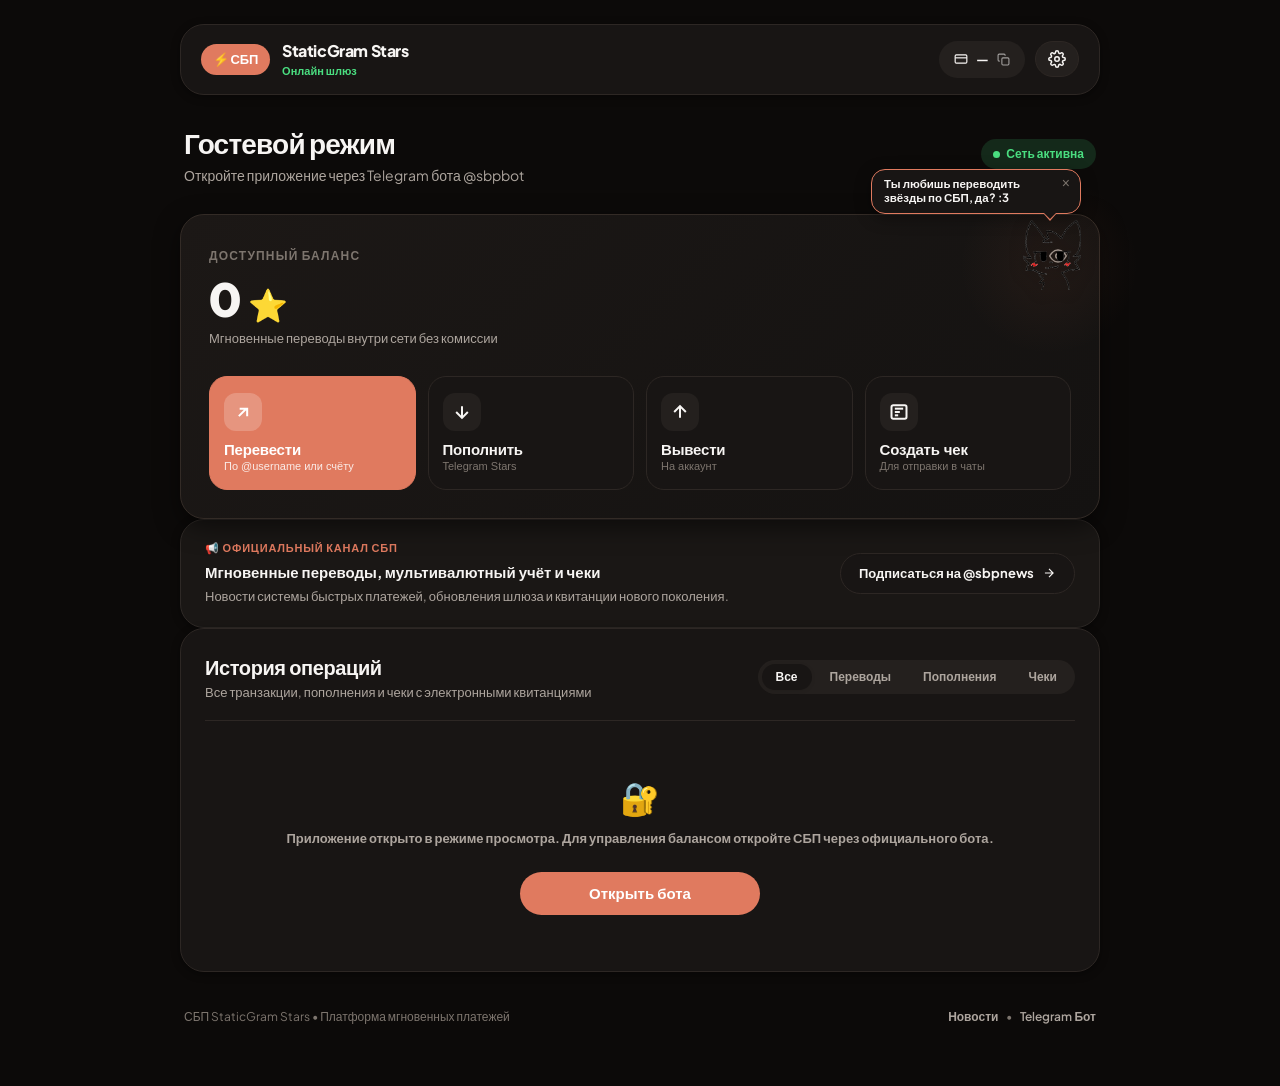
==== commit c8f4625c: "Redesign Boykisser as cute mascot sitting on top of balance card, fix white body, fix Halloween them" ====
--- a/docs/index.html
+++ b/docs/index.html
@@ -7,8 +7,8 @@
   <link rel="preconnect" href="https://fonts.googleapis.com">
   <link rel="preconnect" href="https://fonts.gstatic.com" crossorigin>
   <link href="https://fonts.googleapis.com/css2?family=Plus+Jakarta+Sans:wght@400;500;600;700;800&family=Outfit:wght@500;600;700;800&display=swap" rel="stylesheet">
-  <link rel="stylesheet" href="style.css">
-  <script src="https://telegram.org/js/telegram-web-app.js"></script>
+  <link rel="stylesheet" href="style.css?v=1792846642">
+  <script src="https://telegram.org/js/telegram-web-app.js?v=1792846642"></script>
 </head>
 <body>
   <!-- App Container -->
@@ -55,7 +55,18 @@
       </section>
 
       <!-- Hero Balance Card -->
+            <!-- Hero Balance Card with Sitting Boykisser Mascot on Top -->
       <section class="card balance-card">
+        <!-- Cute Boykisser sitting on top edge of the card -->
+        <div class="boykisser-top-sitter" id="boykisserWidget" onclick="onBoykisserTap()" title="Нажми на меня! :3">
+          <div class="boykisser-speech-bubble" id="boykisserBubble">
+            <span id="boykisserBubbleText">Ты любишь переводить звёзды по СБП, да? :3</span>
+            <button class="boykisser-bubble-close" onclick="event.stopPropagation(); hideBoykisserQuick();" title="Скрыть">×</button>
+          </div>
+          <div class="boykisser-top-avatar">
+            <img src="boykisser.png?v=1792846642" alt="Boykisser" class="boykisser-top-img" id="boykisserImg" />
+          </div>
+        </div>
         <div class="balance-card-header">
           <div class="balance-title-row">
             <span class="balance-label" data-i18n="balanceLabel">ДОСТУПНЫЙ БАЛАНС</span>
@@ -123,20 +134,7 @@
         </div>
       </section>
 
-      <!-- Boykisser Mascot Widget -->
-      <section class="card boykisser-card" id="boykisserWidget" onclick="onBoykisserTap()">
-        <div class="boykisser-content">
-          <div class="boykisser-avatar-wrap">
-            <img src="boykisser.png" alt="Boykisser" class="boykisser-img" id="boykisserImg" />
-            <span class="boykisser-badge">🐾</span>
-          </div>
-          <div class="boykisser-dialogue">
-            <div class="boykisser-name" data-i18n="boykisserName">Бойкиссер ✨</div>
-            <div class="boykisser-speech" id="boykisserBubbleText" data-i18n="boykisserDefaultSpeech">Ты любишь переводить звёзды по СБП, да? :3</div>
-          </div>
-        </div>
-        <button class="boykisser-close-btn" title="Скрыть" onclick="event.stopPropagation(); hideBoykisserQuick();">×</button>
-      </section>
+
 
       <!-- Announcement / Channel Card -->
       <section class="card news-card">
@@ -518,6 +516,6 @@
   <!-- Toast Notification -->
   <div class="toast-snackbar" id="appToast">Уведомление</div>
 
-  <script src="app.js"></script>
+  <script src="app.js?v=1792846642"></script>
 </body>
 </html>
--- a/docs/style.css
+++ b/docs/style.css
@@ -1615,3 +1615,156 @@
 .switch-toggle input:checked + .slider:before {
   transform: translateX(20px);
 }
+
+
+/* ============================================================
+   BOYKISSER SITTING ON TOP OF BALANCE CARD
+   ============================================================ */
+.balance-card {
+  position: relative;
+  /* Allow sitting mascot to peek above top border */
+  overflow: visible !important;
+  margin-top: 24px;
+}
+
+.boykisser-top-sitter {
+  position: absolute;
+  top: -46px;
+  right: 18px;
+  display: flex;
+  flex-direction: column;
+  align-items: flex-end;
+  z-index: 20;
+  cursor: pointer;
+  user-select: none;
+}
+
+.boykisser-top-avatar {
+  position: relative;
+  display: flex;
+  align-items: flex-end;
+  justify-content: center;
+}
+
+.boykisser-top-img {
+  width: 58px;
+  height: auto;
+  object-fit: contain;
+  filter: drop-shadow(0 4px 8px rgba(0, 0, 0, 0.45));
+  transition: transform 0.3s cubic-bezier(0.34, 1.56, 0.64, 1);
+  display: block;
+}
+
+.boykisser-top-sitter:hover .boykisser-top-img {
+  transform: scale(1.18) translateY(-4px) rotate(4deg);
+}
+
+.boykisser-speech-bubble {
+  position: relative;
+  margin-bottom: 6px;
+  padding: 7px 26px 7px 12px;
+  background: var(--surface);
+  border: 1px solid var(--border-focus, var(--accent-primary));
+  color: var(--text-main);
+  font-size: 11.5px;
+  font-weight: 700;
+  border-radius: 14px;
+  box-shadow: 0 4px 16px rgba(0, 0, 0, 0.35);
+  max-width: 210px;
+  white-space: normal;
+  line-height: 1.3;
+  animation: popBubble 0.3s cubic-bezier(0.34, 1.56, 0.64, 1);
+  transition: all 0.2s ease;
+}
+
+/* Bubble speech arrow pointing down to cat */
+.boykisser-speech-bubble:after {
+  content: "";
+  position: absolute;
+  bottom: -6px;
+  right: 24px;
+  border-width: 6px 6px 0;
+  border-style: solid;
+  border-color: var(--surface) transparent;
+  display: block;
+  width: 0;
+}
+
+.boykisser-speech-bubble:before {
+  content: "";
+  position: absolute;
+  bottom: -8px;
+  right: 23px;
+  border-width: 8px 7px 0;
+  border-style: solid;
+  border-color: var(--border-focus, var(--accent-primary)) transparent;
+  display: block;
+  width: 0;
+}
+
+.boykisser-bubble-close {
+  position: absolute;
+  top: 4px;
+  right: 6px;
+  background: transparent;
+  border: none;
+  color: var(--text-tertiary);
+  font-size: 14px;
+  cursor: pointer;
+  line-height: 1;
+  padding: 2px 4px;
+}
+
+.boykisser-bubble-close:hover {
+  color: var(--text-main);
+}
+
+@keyframes popBubble {
+  0% { transform: scale(0.7) translateY(8px); opacity: 0; }
+  100% { transform: scale(1) translateY(0); opacity: 1; }
+}
+
+/* ============================================================
+   HALLOWEEN THEME (Pumpkin & Witch Night Theme)
+   Works on both html[data-theme="halloween"] and body[data-theme="halloween"]
+   ============================================================ */
+html[data-theme="halloween"],
+body[data-theme="halloween"],
+:root[data-theme="halloween"] {
+  --bg-page: #0C0704 !important;
+  --surface: #180F08 !important;
+  --surface-alt: #26160C !important;
+  --surface-card: #20120A !important;
+  --surface-hover: #2E1B0F !important;
+  --border-subtle: #3D2213 !important;
+  --border-focus: #FF7518 !important;
+
+  --accent-primary: #FF7518 !important;
+  --accent-primary-hover: #FF8A3D !important;
+  --accent-soft: rgba(255, 117, 24, 0.22) !important;
+  --accent-contrast: #000000 !important;
+
+  --text-main: #FFF2EB !important;
+  --text-secondary: #CBB0A2 !important;
+  --text-tertiary: #917768 !important;
+
+  --card-balance-bg: linear-gradient(135deg, #26140A 0%, #140A04 100%) !important;
+  --card-balance-border: #4D2813 !important;
+  --news-card-bg: #1C0F07 !important;
+  --news-card-border: #3A1F0F !important;
+}
+
+html[data-theme="halloween"] body,
+body[data-theme="halloween"] {
+  background-color: #0C0704 !important;
+  color: #FFF2EB !important;
+}
+
+html[data-theme="halloween"] .balance-card {
+  box-shadow: 0 8px 30px rgba(255, 117, 24, 0.16) !important;
+  border-color: #552D16 !important;
+}
+
+html[data-theme="halloween"] .balance-unit {
+  filter: drop-shadow(0 0 10px rgba(255, 117, 24, 0.7)) !important;
+}
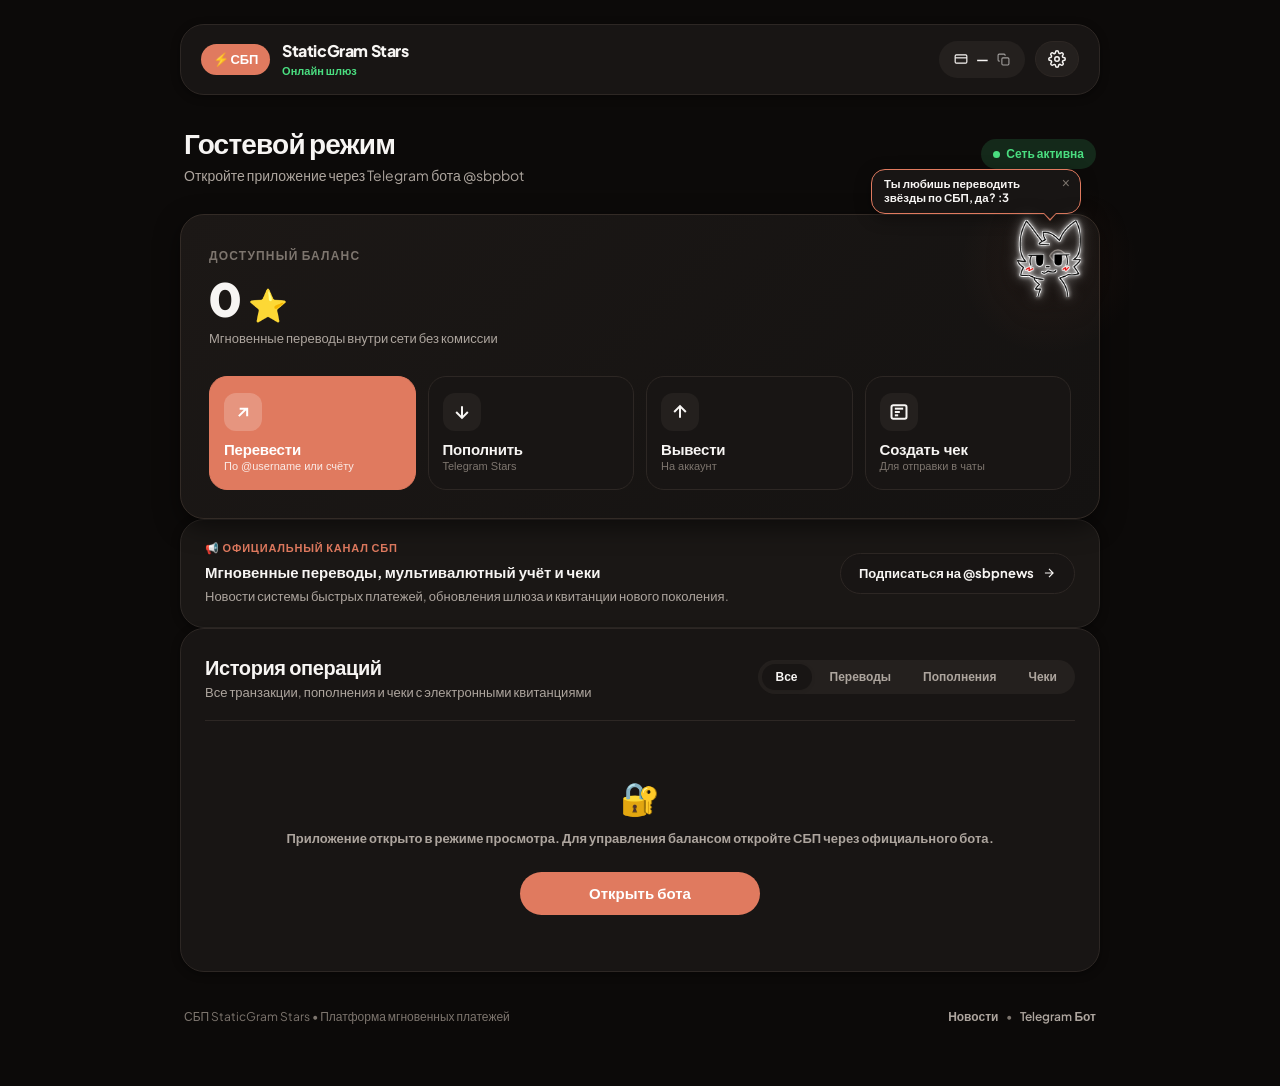
==== commit 8c753f79: "Enhance Boykisser with crisp white sticker outline and glowing drop-shadow for dark themes" ====
--- a/docs/index.html
+++ b/docs/index.html
@@ -7,7 +7,7 @@
   <link rel="preconnect" href="https://fonts.googleapis.com">
   <link rel="preconnect" href="https://fonts.gstatic.com" crossorigin>
   <link href="https://fonts.googleapis.com/css2?family=Plus+Jakarta+Sans:wght@400;500;600;700;800&family=Outfit:wght@500;600;700;800&display=swap" rel="stylesheet">
-  <link rel="stylesheet" href="style.css?v=1792846642">
+  <link rel="stylesheet" href="style.css?v=1792846724">
   <script src="https://telegram.org/js/telegram-web-app.js?v=1792846642"></script>
 </head>
 <body>
@@ -64,7 +64,7 @@
             <button class="boykisser-bubble-close" onclick="event.stopPropagation(); hideBoykisserQuick();" title="Скрыть">×</button>
           </div>
           <div class="boykisser-top-avatar">
-            <img src="boykisser.png?v=1792846642" alt="Boykisser" class="boykisser-top-img" id="boykisserImg" />
+            <img src="boykisser.png?v=1792846724" alt="Boykisser" class="boykisser-top-img" id="boykisserImg" />
           </div>
         </div>
         <div class="balance-card-header">
--- a/docs/style.css
+++ b/docs/style.css
@@ -1647,12 +1647,21 @@
 }
 
 .boykisser-top-img {
-  width: 58px;
+  width: 64px;
   height: auto;
   object-fit: contain;
-  filter: drop-shadow(0 4px 8px rgba(0, 0, 0, 0.45));
-  transition: transform 0.3s cubic-bezier(0.34, 1.56, 0.64, 1);
+  /* Multi-layer sticker glow: bright white rim + deep ambient shadow */
+  filter: drop-shadow(0 0 2px rgba(255, 255, 255, 0.9))
+          drop-shadow(0 0 6px rgba(255, 255, 255, 0.5))
+          drop-shadow(0 6px 12px rgba(0, 0, 0, 0.8));
+  transition: transform 0.3s cubic-bezier(0.34, 1.56, 0.64, 1), filter 0.3s ease;
   display: block;
+}
+
+:root[data-theme="halloween"] .boykisser-top-img {
+  filter: drop-shadow(0 0 3px rgba(255, 117, 24, 0.95))
+          drop-shadow(0 0 8px rgba(255, 117, 24, 0.6))
+          drop-shadow(0 6px 14px rgba(0, 0, 0, 0.85));
 }
 
 .boykisser-top-sitter:hover .boykisser-top-img {
